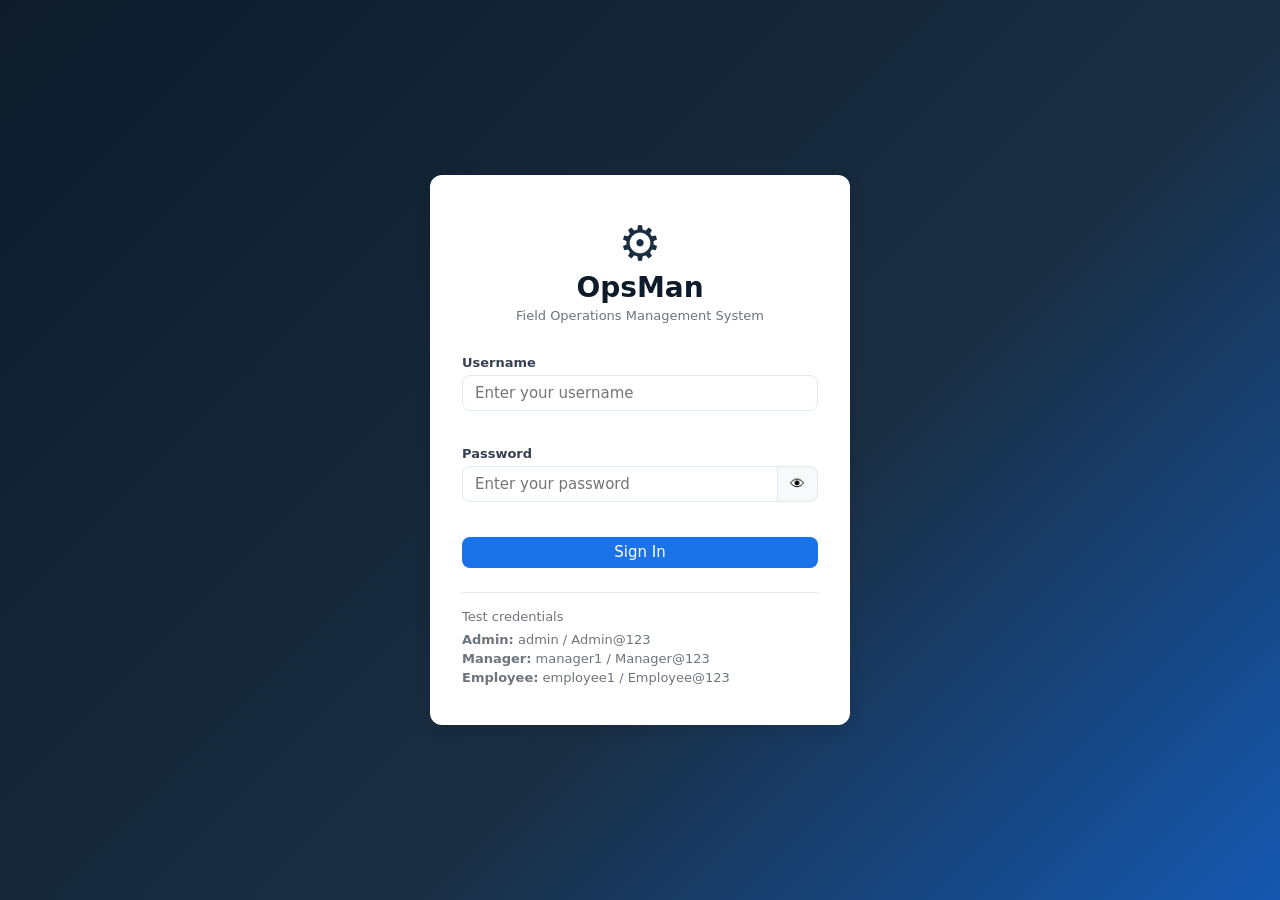
==== frontend/index.html @ f7cee3e9 "Create OpsMan Field Operations Management System Complete implementation of OpsMan with:  Database: " ====
<!DOCTYPE html>
<html lang="en">
<head>
    <meta charset="UTF-8">
    <meta name="viewport" content="width=device-width, initial-scale=1.0">
    <title>OpsMan – Field Operations Login</title>
    <link rel="stylesheet" href="css/style.css">
</head>
<body class="auth-page">
    <div class="auth-container">
        <div class="auth-card">
            <div class="auth-logo">
                <div class="logo-icon">⚙️</div>
                <h1>OpsMan</h1>
                <p class="auth-subtitle">Field Operations Management System</p>
            </div>

            <form id="loginForm" class="auth-form" novalidate>
                <div class="form-group">
                    <label for="username" class="form-label">Username</label>
                    <input type="text" id="username" name="username" class="form-control"
                           placeholder="Enter your username" autocomplete="username" required>
                    <span class="field-error" id="usernameError"></span>
                </div>

                <div class="form-group">
                    <label for="password" class="form-label">Password</label>
                    <div class="input-group">
                        <input type="password" id="password" name="password" class="form-control"
                               placeholder="Enter your password" autocomplete="current-password" required>
                        <button type="button" class="input-addon" onclick="togglePassword()" aria-label="Toggle password visibility">👁</button>
                    </div>
                    <span class="field-error" id="passwordError"></span>
                </div>

                <div id="loginError" class="alert alert-danger hidden"></div>

                <button type="submit" class="btn btn-primary btn-block" id="loginBtn">
                    <span id="loginBtnText">Sign In</span>
                    <span id="loginSpinner" class="spinner hidden"></span>
                </button>
            </form>

            <div class="auth-footer">
                <p class="text-muted text-sm">Test credentials</p>
                <div class="cred-grid">
                    <div class="cred-item"><strong>Admin:</strong> admin / Admin@123</div>
                    <div class="cred-item"><strong>Manager:</strong> manager1 / Manager@123</div>
                    <div class="cred-item"><strong>Employee:</strong> employee1 / Employee@123</div>
                </div>
            </div>
        </div>
    </div>

    <div id="toast-container"></div>

    <script src="js/app.js"></script>
    <script src="js/auth.js"></script>
    <script>
        function togglePassword() {
            const p = document.getElementById('password');
            p.type = p.type === 'password' ? 'text' : 'password';
        }
    </script>
</body>
</html>
---- frontend/css/style.css ----
/* ===================================================================
   OpsMan – Global Stylesheet
   Mobile-first, responsive, CSS-variables design system
   =================================================================== */

/* ── Variables ──────────────────────────────────────────────────────── */
:root {
    --primary:       #1a73e8;
    --primary-dark:  #1558b0;
    --primary-light: #e8f0fe;
    --dark:          #0d1b2a;
    --dark-2:        #1a2e42;
    --dark-3:        #243a52;
    --sidebar-width: 240px;
    --header-height: 60px;

    --success:  #34a853;
    --warning:  #fbbc04;
    --danger:   #ea4335;
    --info:     #4285f4;
    --muted:    #6c757d;
    --light:    #f8f9fa;
    --border:   #e2e8f0;

    --radius:   8px;
    --radius-lg:12px;
    --shadow:   0 2px 8px rgba(0,0,0,.08);
    --shadow-md:0 4px 16px rgba(0,0,0,.12);

    --font:     'Segoe UI', system-ui, -apple-system, sans-serif;
    --font-mono:'Courier New', monospace;
    --fs-sm:    .8125rem;
    --fs-base:  .9375rem;
    --fs-lg:    1.125rem;
    --transition:.2s ease;
}

/* ── Reset ──────────────────────────────────────────────────────────── */
*, *::before, *::after { box-sizing: border-box; margin: 0; padding: 0; }
html { font-size: 16px; scroll-behavior: smooth; }
body { font-family: var(--font); font-size: var(--fs-base); color: #1a2e42; background: #f0f4f8; }
a { color: var(--primary); text-decoration: none; }
img { max-width: 100%; display: block; }
button { cursor: pointer; border: none; background: none; font: inherit; }
input, select, textarea { font: inherit; }

/* ── Auth Page ──────────────────────────────────────────────────────── */
.auth-page { background: linear-gradient(135deg, var(--dark) 0%, var(--dark-2) 60%, var(--primary-dark) 100%); min-height: 100vh; display: flex; align-items: center; justify-content: center; padding: 1rem; }
.auth-container { width: 100%; max-width: 420px; }
.auth-card { background: #fff; border-radius: var(--radius-lg); box-shadow: var(--shadow-md); padding: 2.5rem 2rem; }
.auth-logo { text-align: center; margin-bottom: 2rem; }
.auth-logo .logo-icon { font-size: 3rem; }
.auth-logo h1 { font-size: 1.75rem; font-weight: 700; color: var(--dark); }
.auth-subtitle { color: var(--muted); font-size: var(--fs-sm); margin-top: .25rem; }
.auth-footer { margin-top: 1.5rem; padding-top: 1rem; border-top: 1px solid var(--border); }
.cred-grid { display: grid; gap: .25rem; margin-top: .5rem; }
.cred-item { font-size: var(--fs-sm); color: var(--muted); }

/* ── App Layout ─────────────────────────────────────────────────────── */
.app-page { display: flex; min-height: 100vh; }

/* Sidebar */
.sidebar { width: var(--sidebar-width); background: var(--dark); color: #fff; display: flex; flex-direction: column; position: fixed; top: 0; left: 0; height: 100vh; z-index: 200; transition: transform var(--transition); }
.sidebar-logo { display: flex; align-items: center; gap: .75rem; padding: 1.25rem 1.5rem; border-bottom: 1px solid var(--dark-3); font-size: 1.25rem; font-weight: 700; }
.logo-icon { font-size: 1.5rem; }
.sidebar-nav { flex: 1; padding: 1rem 0; overflow-y: auto; }
.nav-item { display: flex; align-items: center; gap: .75rem; padding: .75rem 1.5rem; color: #b0c4d8; font-size: var(--fs-sm); font-weight: 500; transition: background var(--transition), color var(--transition); }
.nav-item:hover { background: var(--dark-3); color: #fff; }
.nav-item.active { background: var(--primary); color: #fff; }
.nav-icon { width: 1.25rem; text-align: center; }
.sidebar-footer { padding: 1rem 1.5rem; border-top: 1px solid var(--dark-3); }
.user-info { font-size: var(--fs-sm); color: #b0c4d8; margin-bottom: .5rem; overflow: hidden; text-overflow: ellipsis; white-space: nowrap; }

/* Main */
.main-content { margin-left: var(--sidebar-width); flex: 1; min-height: 100vh; display: flex; flex-direction: column; }

/* Page Header */
.page-header { display: flex; align-items: center; gap: 1rem; background: #fff; padding: .75rem 1.5rem; border-bottom: 1px solid var(--border); position: sticky; top: 0; z-index: 100; box-shadow: var(--shadow); height: var(--header-height); }
.page-title { font-size: 1.125rem; font-weight: 600; flex: 1; }
.sidebar-toggle { font-size: 1.25rem; display: none; }

/* Content area */
.main-content > *:not(.page-header) { padding: 1.25rem 1.5rem; }
.main-content > section, .main-content > .card, .main-content > .stats-grid,
.main-content > .dashboard-row, .main-content > .analytics-grid,
.main-content > .filters-bar, .main-content > .employee-grid,
.main-content > .alerts-page-list { padding: 1.25rem 1.5rem; }

/* ── Cards ──────────────────────────────────────────────────────────── */
.card { background: #fff; border-radius: var(--radius-lg); box-shadow: var(--shadow); overflow: hidden; }
.card + .card, .card + .filters-bar { margin-top: 1.25rem; }
.card-header { display: flex; align-items: center; justify-content: space-between; padding: 1rem 1.25rem; border-bottom: 1px solid var(--border); }
.card-header h3 { font-size: var(--fs-base); font-weight: 600; }
.card-body { padding: 1.25rem; }

/* ── Stats Grid ─────────────────────────────────────────────────────── */
.stats-grid { display: grid; grid-template-columns: repeat(auto-fit, minmax(200px, 1fr)); gap: 1rem; padding: 1.25rem 1.5rem; }
.stat-card { display: flex; align-items: center; gap: 1rem; padding: 1.25rem; border-radius: var(--radius-lg); background: #fff; box-shadow: var(--shadow); }
.stat-icon { font-size: 2rem; }
.stat-value { font-size: 1.75rem; font-weight: 700; line-height: 1; }
.stat-label { font-size: var(--fs-sm); color: var(--muted); margin-top: .2rem; }
.stat-blue   { border-left: 4px solid var(--primary); }
.stat-green  { border-left: 4px solid var(--success); }
.stat-orange { border-left: 4px solid var(--warning); }
.stat-purple { border-left: 4px solid #9c27b0; }

/* ── Dashboard Row ──────────────────────────────────────────────────── */
.dashboard-row { display: grid; grid-template-columns: 1fr 340px; gap: 1.25rem; padding: 0 1.5rem 1.25rem; }
.card-map { display: flex; flex-direction: column; }
.map-container { height: 380px; width: 100%; }
.chart-wrapper { padding: 1.25rem; }

/* ── Forms ──────────────────────────────────────────────────────────── */
.form-group { margin-bottom: 1rem; }
.form-label { display: block; font-size: var(--fs-sm); font-weight: 600; color: #374151; margin-bottom: .3rem; }
.form-label-sm { font-size: .75rem; font-weight: 600; color: var(--muted); margin-bottom: .2rem; display: block; }
.form-control { width: 100%; padding: .5rem .75rem; border: 1.5px solid var(--border); border-radius: var(--radius); font-size: var(--fs-base); background: #fff; transition: border-color var(--transition); }
.form-control:focus { outline: none; border-color: var(--primary); box-shadow: 0 0 0 3px rgba(26,115,232,.15); }
.form-control-sm { padding: .35rem .6rem; font-size: var(--fs-sm); }
.form-row { display: flex; gap: 1rem; }
.form-row .form-group { flex: 1; }
.form-row .col-3 { flex: 3; }
.form-row .col-4 { flex: 4; }
.form-row .col-6 { flex: 6; }
.form-row .col-8 { flex: 8; }
.form-section-title { font-weight: 700; font-size: var(--fs-sm); text-transform: uppercase; color: var(--muted); letter-spacing: .05em; margin: 1rem 0 .5rem; padding-top: .5rem; border-top: 1px solid var(--border); }
.input-group { display: flex; }
.input-group .form-control { border-radius: var(--radius) 0 0 var(--radius); }
.input-addon { padding: .5rem .75rem; border: 1.5px solid var(--border); border-left: none; border-radius: 0 var(--radius) var(--radius) 0; background: var(--light); }
.field-error { display: block; font-size: var(--fs-sm); color: var(--danger); margin-top: .2rem; min-height: 1.2em; }

/* ── Buttons ────────────────────────────────────────────────────────── */
.btn { display: inline-flex; align-items: center; justify-content: center; gap: .4rem; padding: .5rem 1rem; border-radius: var(--radius); font-size: var(--fs-base); font-weight: 500; transition: all var(--transition); line-height: 1; }
.btn-primary  { background: var(--primary); color: #fff; }
.btn-primary:hover { background: var(--primary-dark); }
.btn-success  { background: var(--success); color: #fff; }
.btn-danger   { background: var(--danger);  color: #fff; }
.btn-outline  { border: 1.5px solid var(--border); background: #fff; color: var(--dark-2); }
.btn-outline:hover { background: var(--light); }
.btn-sm  { padding: .35rem .75rem; font-size: var(--fs-sm); }
.btn-xs  { padding: .2rem .5rem; font-size: .75rem; }
.btn-block { width: 100%; }
.btn-group { display: flex; gap: .75rem; margin-top: .5rem; }
.btn:disabled { opacity: .6; cursor: not-allowed; }

/* ── Tables ─────────────────────────────────────────────────────────── */
.table-responsive { overflow-x: auto; }
.table { width: 100%; border-collapse: collapse; }
.table th, .table td { padding: .65rem 1rem; text-align: left; border-bottom: 1px solid var(--border); font-size: var(--fs-sm); }
.table th { background: #f8fafc; font-weight: 600; color: var(--muted); text-transform: uppercase; font-size: .7rem; letter-spacing: .05em; }
.table-hover tr:hover td { background: #f0f4f8; }

/* ── Badges ─────────────────────────────────────────────────────────── */
.badge { display: inline-flex; align-items: center; padding: .2rem .55rem; border-radius: 100px; font-size: .7rem; font-weight: 600; }
.badge-primary  { background: var(--primary-light); color: var(--primary-dark); }
.badge-success  { background: #e6f4ea; color: #1e7e34; }
.badge-warning  { background: #fff3cd; color: #856404; }
.badge-danger   { background: #fce8e6; color: #c0392b; }
.badge-info     { background: #e8f0fe; color: #1a56db; }
.badge-secondary{ background: #e9ecef; color: #495057; }

/* ── Alerts ─────────────────────────────────────────────────────────── */
.alert { padding: .75rem 1rem; border-radius: var(--radius); font-size: var(--fs-sm); margin-bottom: 1rem; }
.alert-danger  { background: #fce8e6; color: #c0392b; border: 1px solid #f5c6cb; }
.alert-success { background: #e6f4ea; color: #1e7e34; border: 1px solid #b7dfb0; }
.alert-warning { background: #fff3cd; color: #856404; border: 1px solid #ffeaa7; }

/* Alert list items */
.alert-item { display: flex; gap: 1rem; align-items: flex-start; padding: 1rem 1.25rem; border-bottom: 1px solid var(--border); transition: background var(--transition); }
.alert-item.unread { background: #f0f7ff; }
.alert-item:last-child { border-bottom: none; }
.alert-icon { font-size: 1.25rem; flex-shrink: 0; }
.alert-content { flex: 1; }
.alert-title { font-weight: 600; font-size: var(--fs-sm); }
.alert-message { color: var(--muted); font-size: var(--fs-sm); margin: .2rem 0 .4rem; }
.alert-meta { display: flex; gap: .5rem; align-items: center; flex-wrap: wrap; }
.alert-actions { display: flex; gap: .5rem; flex-shrink: 0; }
.severity-critical .alert-icon::before { color: var(--danger); }

/* ── Modals ─────────────────────────────────────────────────────────── */
.modal-overlay { position: fixed; inset: 0; background: rgba(0,0,0,.45); z-index: 500; display: flex; align-items: center; justify-content: center; padding: 1rem; }
.modal-overlay.hidden { display: none !important; }
.modal { background: #fff; border-radius: var(--radius-lg); width: 100%; max-width: 520px; max-height: 90vh; overflow-y: auto; box-shadow: var(--shadow-md); }
.modal-lg { max-width: 720px; }
.modal-header { display: flex; align-items: center; justify-content: space-between; padding: 1rem 1.25rem; border-bottom: 1px solid var(--border); }
.modal-header h3 { font-size: var(--fs-lg); font-weight: 600; }
.modal-close { font-size: 1.25rem; color: var(--muted); padding: .25rem; }
.modal-body { padding: 1.25rem; }
.modal-actions { display: flex; justify-content: flex-end; gap: .75rem; margin-top: 1.25rem; padding-top: 1rem; border-top: 1px solid var(--border); }

/* ── Pagination ─────────────────────────────────────────────────────── */
.pagination { display: flex; align-items: center; justify-content: center; gap: .4rem; padding: .75rem; flex-wrap: wrap; }
.page-btn { padding: .35rem .65rem; border: 1.5px solid var(--border); border-radius: var(--radius); font-size: var(--fs-sm); background: #fff; }
.page-btn.active { background: var(--primary); color: #fff; border-color: var(--primary); }
.page-btn:hover:not(.active) { background: var(--light); }

/* ── Filters Bar ────────────────────────────────────────────────────── */
.filters-bar { display: flex; flex-wrap: wrap; gap: .75rem; align-items: flex-end; padding: .75rem 1rem !important; margin: 1.25rem 1.5rem 0; }
.filter-group { display: flex; flex-direction: column; gap: .2rem; min-width: 140px; }
.filter-search { flex: 1; }

/* ── Toasts ─────────────────────────────────────────────────────────── */
#toast-container { position: fixed; bottom: 1.5rem; right: 1.5rem; z-index: 9999; display: flex; flex-direction: column; gap: .5rem; }
.toast { padding: .75rem 1.25rem; border-radius: var(--radius); font-size: var(--fs-sm); font-weight: 500; box-shadow: var(--shadow-md); animation: slideIn .3s ease; max-width: 320px; }
.toast-success { background: var(--success); color: #fff; }
.toast-error   { background: var(--danger);  color: #fff; }
.toast-warning { background: var(--warning); color: #333; }
.toast-info    { background: var(--primary); color: #fff; }
@keyframes slideIn { from { transform: translateX(120%); opacity: 0; } to { transform: translateX(0); opacity: 1; } }

/* ── Loading Spinner ────────────────────────────────────────────────── */
.spinner { width: 1rem; height: 1rem; border: 2px solid rgba(255,255,255,.4); border-top-color: #fff; border-radius: 50%; animation: spin .6s linear infinite; display: inline-block; }
.loading-spinner { text-align: center; padding: 2rem; color: var(--muted); }
@keyframes spin { to { transform: rotate(360deg); } }

/* ── Utilities ──────────────────────────────────────────────────────── */
.hidden       { display: none !important; }
.text-center  { text-align: center; }
.text-muted   { color: var(--muted); }
.text-sm      { font-size: var(--fs-sm); }
.text-danger  { color: var(--danger); }
.mt-2         { margin-top: .5rem; }
.mt-3         { margin-top: .75rem; }

/* Priority / Status chips */
.priority-low    { color: var(--muted); }
.priority-medium { color: var(--info); }
.priority-high   { color: var(--warning); }
.priority-urgent { color: var(--danger); font-weight: 700; }
.status-pending   { color: var(--muted); }
.status-assigned  { color: var(--info); }
.status-in_progress { color: var(--primary); }
.status-completed { color: var(--success); }
.status-overdue   { color: var(--danger); font-weight: 700; }

/* ── Employee Cards ─────────────────────────────────────────────────── */
.employee-grid { display: grid; grid-template-columns: repeat(auto-fill, minmax(260px, 1fr)); gap: 1rem; padding: 1.25rem 1.5rem; }
.emp-card { background: #fff; border-radius: var(--radius-lg); box-shadow: var(--shadow); padding: 1.25rem; display: flex; flex-direction: column; gap: .75rem; }
.emp-avatar { width: 3rem; height: 3rem; border-radius: 50%; background: var(--primary); color: #fff; display: flex; align-items: center; justify-content: center; font-size: 1.25rem; font-weight: 700; text-transform: uppercase; }
.emp-avatar-lg { width: 5rem; height: 5rem; border-radius: 50%; background: var(--primary); color: #fff; display: flex; align-items: center; justify-content: center; font-size: 2rem; font-weight: 700; text-transform: uppercase; }
.emp-name  { font-weight: 600; font-size: var(--fs-base); }
.emp-code  { font-size: var(--fs-sm); }
.emp-dept  { font-size: var(--fs-sm); color: var(--muted); }
.emp-score { display: flex; gap: .4rem; flex-wrap: wrap; align-items: center; margin-top: .25rem; }
.emp-actions { display: flex; gap: .4rem; }
.emp-detail { display: flex; flex-direction: column; gap: 1rem; }
.emp-detail-header { display: flex; gap: 1rem; align-items: center; }
.detail-grid { display: grid; grid-template-columns: 1fr 1fr; gap: .5rem .75rem; font-size: var(--fs-sm); }
.score-badge { padding: .2rem .55rem; border-radius: 100px; font-size: .7rem; font-weight: 700; }
.score-high { background: #e6f4ea; color: #1e7e34; }
.score-med  { background: #fff3cd; color: #856404; }
.score-low  { background: #fce8e6; color: #c0392b; }

/* ── GPS / Check-in ─────────────────────────────────────────────────── */
.gps-status { display: flex; align-items: center; gap: .75rem; padding: .75rem; border: 1.5px solid var(--border); border-radius: var(--radius); font-size: var(--fs-sm); }
.gps-dot { width: 10px; height: 10px; border-radius: 50%; }
.gps-active   { background: var(--success); animation: pulse 1.5s infinite; }
.gps-inactive { background: var(--muted); }
@keyframes pulse { 0%,100% { opacity: 1; } 50% { opacity: .4; } }
.location-display { padding: .75rem; background: var(--light); border-radius: var(--radius); font-size: var(--fs-sm); margin: .5rem 0; }

/* ── File Upload ────────────────────────────────────────────────────── */
.file-upload-area { border: 2px dashed var(--border); border-radius: var(--radius); padding: 1rem; }
.file-upload-area input[type=file] { display: none; }
.file-upload-label { text-align: center; color: var(--primary); cursor: pointer; font-size: var(--fs-sm); padding: .5rem; }
.file-preview { display: flex; gap: .5rem; flex-wrap: wrap; margin-top: .5rem; }
.file-preview-item { position: relative; }
.file-preview-item img { width: 60px; height: 60px; object-fit: cover; border-radius: var(--radius); }
.file-preview-item .remove-file { position: absolute; top: -6px; right: -6px; background: var(--danger); color: #fff; border-radius: 50%; width: 16px; height: 16px; font-size: 10px; display: flex; align-items: center; justify-content: center; }

/* ── AI / Analytics ─────────────────────────────────────────────────── */
.analytics-grid { display: grid; grid-template-columns: 1fr 1fr; gap: 1.25rem; padding: 1.25rem 1.5rem; }
.ai-card { margin: 0 1.5rem; }
.ai-insights { padding: 1rem 1.25rem; }
.insight-item { display: flex; gap: .75rem; align-items: flex-start; padding: .5rem 0; border-bottom: 1px solid var(--border); font-size: var(--fs-sm); }
.insight-item:last-child { border-bottom: none; }
.bottlenecks-list { padding: 0 1.25rem 1.25rem; }
.bottleneck-item { padding: .75rem; margin-top: .75rem; border-radius: var(--radius); font-size: var(--fs-sm); }
.bottleneck-item.critical { background: #fce8e6; border-left: 4px solid var(--danger); }
.bottleneck-item.warning  { background: #fff3cd; border-left: 4px solid var(--warning); }
.predict-form { padding: 1.25rem; }
.prediction-result { margin-top: 1rem; padding: 1rem; border-radius: var(--radius); font-size: var(--fs-sm); }
.predict-delayed     { background: #fce8e6; border-left: 4px solid var(--danger); }
.predict-on-time     { background: #e6f4ea; border-left: 4px solid var(--success); }

/* ── Mobile App (Employee Portal) ───────────────────────────────────── */
.mobile-app { flex-direction: column; background: #f0f4f8; }
.mobile-header { background: var(--dark); color: #fff; padding: .75rem 1rem; display: flex; align-items: center; justify-content: space-between; position: sticky; top: 0; z-index: 100; }
.mobile-title { font-size: 1rem; font-weight: 700; }
.mobile-main { flex: 1; overflow-y: auto; padding: 0 0 80px; }
.mobile-section { display: none; padding: 1rem; }
.mobile-section.active { display: block; }
.section-header { display: flex; align-items: center; gap: .75rem; margin-bottom: .75rem; }
.section-header h2 { font-size: 1.125rem; font-weight: 600; }
.task-cards { display: flex; flex-direction: column; gap: .75rem; }
.task-card-mobile { background: #fff; border-radius: var(--radius-lg); box-shadow: var(--shadow); padding: 1rem; border-left: 4px solid var(--primary); }
.task-card-mobile.priority-urgent { border-color: var(--danger); }
.task-card-mobile.priority-high   { border-color: var(--warning); }
.task-card-mobile.priority-low    { border-color: var(--muted); }

/* Bottom Nav */
.bottom-nav { position: fixed; bottom: 0; left: 0; right: 0; background: var(--dark); display: flex; z-index: 200; height: 60px; }
.bottom-nav-item { flex: 1; display: flex; flex-direction: column; align-items: center; justify-content: center; gap: .15rem; color: #b0c4d8; font-size: .65rem; padding: .5rem .25rem; transition: color var(--transition); }
.bottom-nav-item.active { color: var(--primary); }
.bottom-nav-item .nav-icon { font-size: 1.25rem; }

/* ── Responsive ─────────────────────────────────────────────────────── */
@media (max-width: 1024px) {
    .dashboard-row   { grid-template-columns: 1fr; }
    .analytics-grid  { grid-template-columns: 1fr; }
}

@media (max-width: 768px) {
    :root { --sidebar-width: 0px; }
    .sidebar { transform: translateX(-240px); width: 240px; }
    .sidebar.open { transform: translateX(0); }
    .main-content { margin-left: 0; }
    .sidebar-toggle { display: block; }
    .stats-grid { grid-template-columns: 1fr 1fr; }
    .form-row { flex-direction: column; }
    .filters-bar { flex-direction: column; }
    .filter-group { min-width: auto; }
    .modal { max-height: 95vh; }
    .page-header { padding: .75rem 1rem; }
    .main-content > *:not(.page-header) { padding: .75rem 1rem; }
}

@media (max-width: 480px) {
    .stats-grid { grid-template-columns: 1fr; }
    .employee-grid { grid-template-columns: 1fr; }
    .analytics-grid { grid-template-columns: 1fr; }
    .auth-card { padding: 1.75rem 1.25rem; }
}
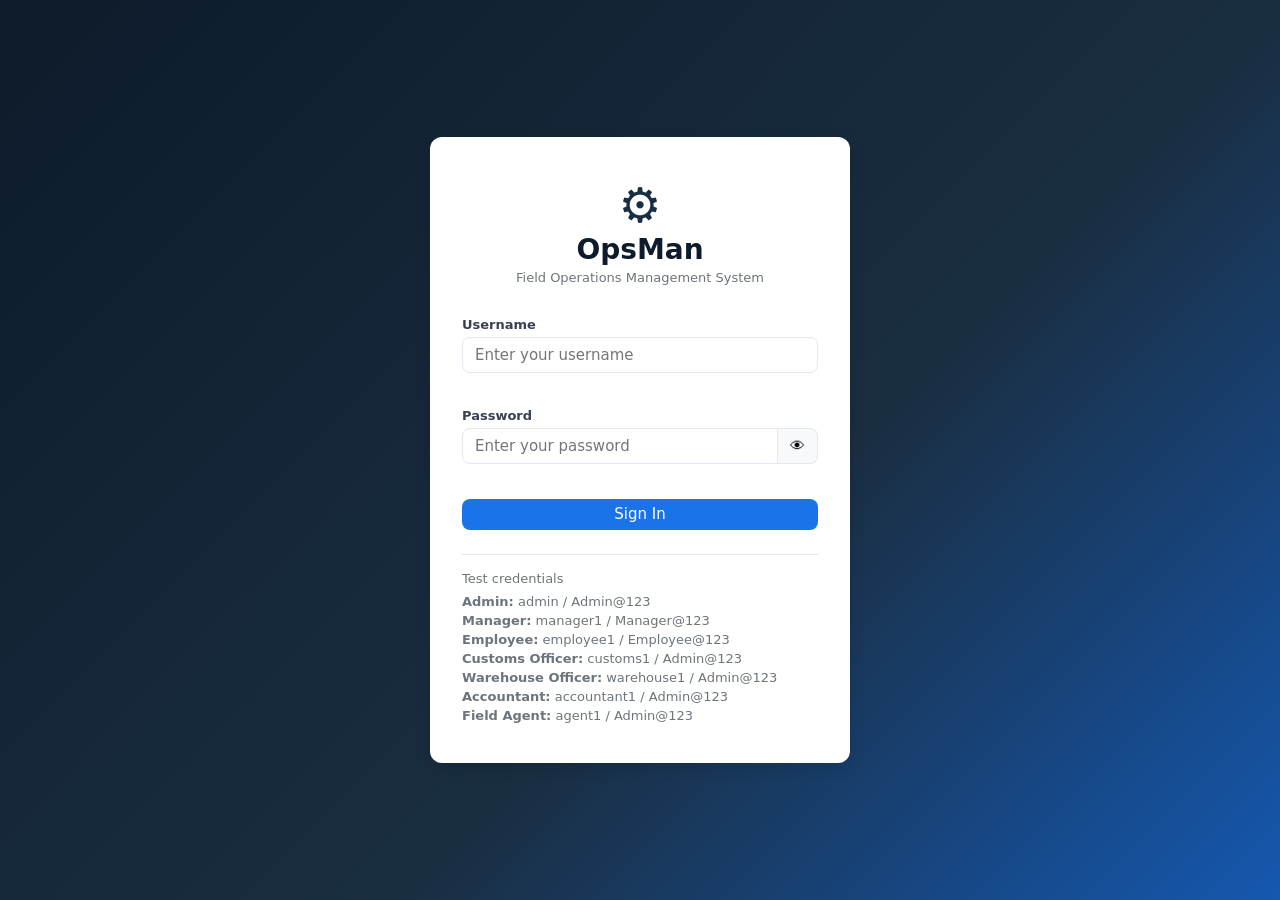
==== commit 3c7b6981: "Add logistics modules: Shipments, Customs, Warehouses, Transit + role expansion - Expanded users.rol" ====
--- a/frontend/index.html
+++ b/frontend/index.html
@@ -47,6 +47,10 @@
                     <div class="cred-item"><strong>Admin:</strong> admin / Admin@123</div>
                     <div class="cred-item"><strong>Manager:</strong> manager1 / Manager@123</div>
                     <div class="cred-item"><strong>Employee:</strong> employee1 / Employee@123</div>
+                    <div class="cred-item"><strong>Customs Officer:</strong> customs1 / Admin@123</div>
+                    <div class="cred-item"><strong>Warehouse Officer:</strong> warehouse1 / Admin@123</div>
+                    <div class="cred-item"><strong>Accountant:</strong> accountant1 / Admin@123</div>
+                    <div class="cred-item"><strong>Field Agent:</strong> agent1 / Admin@123</div>
                 </div>
             </div>
         </div>
--- a/frontend/css/style.css
+++ b/frontend/css/style.css
@@ -331,3 +331,13 @@
     .analytics-grid { grid-template-columns: 1fr; }
     .auth-card { padding: 1.75rem 1.25rem; }
 }
+
+/* New stat card color variants */
+.stat-teal   { border-left: 4px solid #00897b; }
+.stat-teal .stat-icon { background: #e0f2f1; }
+.stat-indigo { border-left: 4px solid #3949ab; }
+.stat-indigo .stat-icon { background: #e8eaf6; }
+
+/* Status badges for new modules */
+.badge-cleared  { background: #00897b; color: #fff; }
+.badge-under-review { background: #f57c00; color: #fff; }
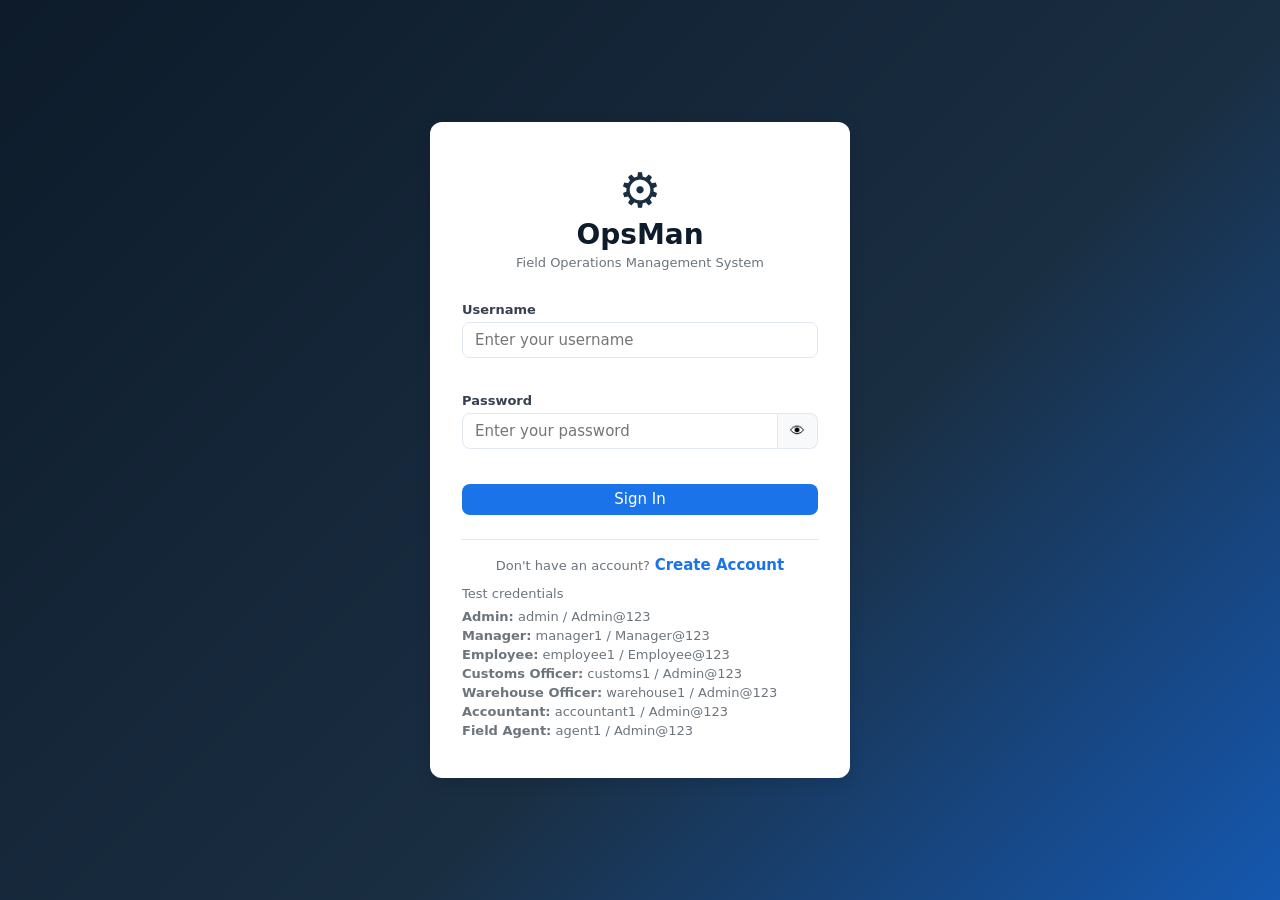
==== commit 51cd05fc: "Fix authentication: correct bcrypt hashes, add registration, fix schema - Fix bcrypt password hashes" ====
--- a/frontend/index.html
+++ b/frontend/index.html
@@ -42,6 +42,10 @@
             </form>
 
             <div class="auth-footer">
+                <p style="text-align:center; margin-bottom: .75rem;">
+                    <span class="text-muted text-sm">Don't have an account?</span>
+                    <a href="register.html" style="font-weight:600;">Create Account</a>
+                </p>
                 <p class="text-muted text-sm">Test credentials</p>
                 <div class="cred-grid">
                     <div class="cred-item"><strong>Admin:</strong> admin / Admin@123</div>
